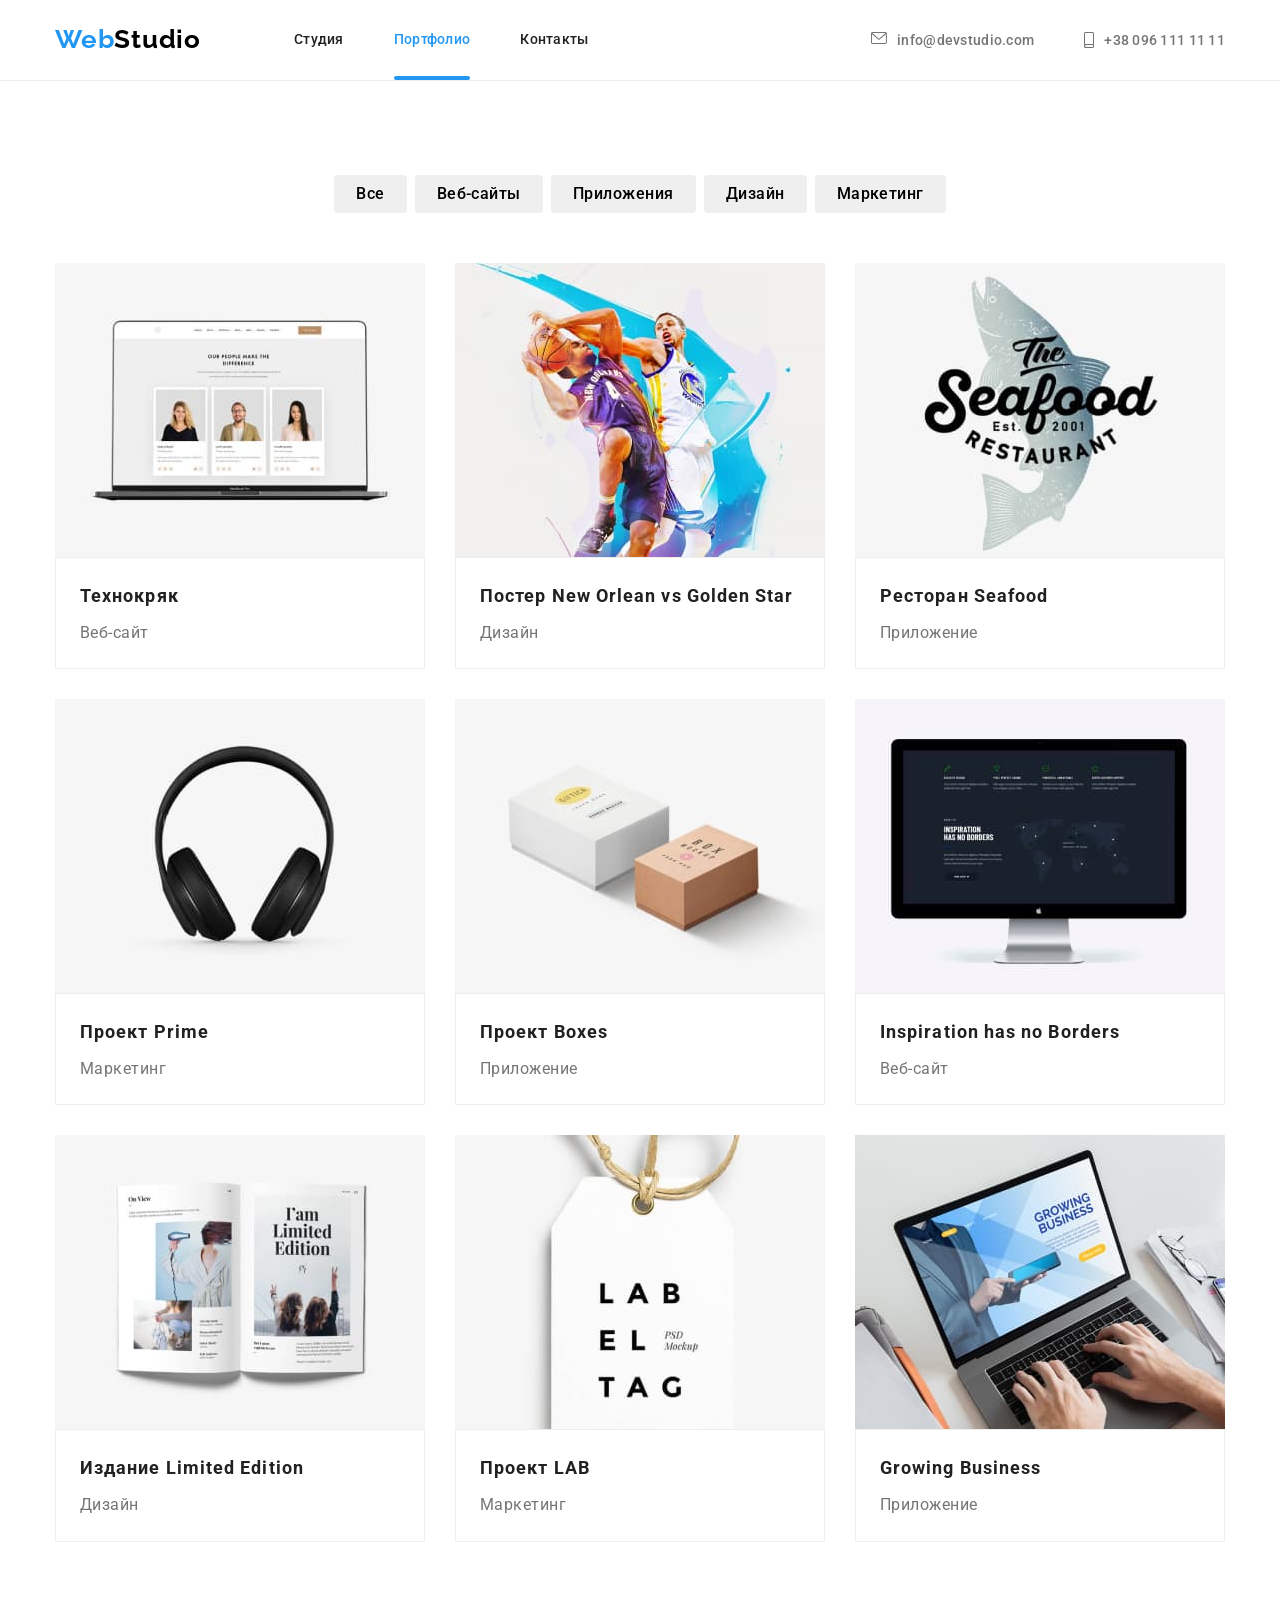
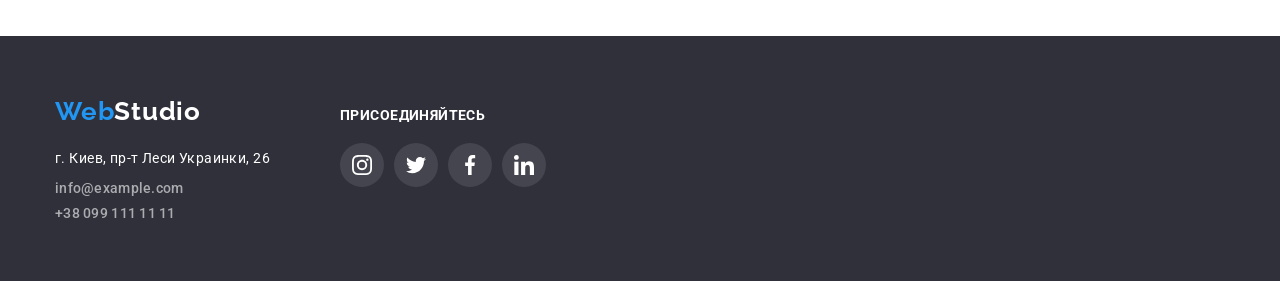
==== portfolio.html @ ffed4ae8 "new hw repo" ====
<!DOCTYPE html>
<html lang="en">
<head>
    <meta charset="UTF-8">
    <meta name="viewport" content="width=device-width, initial-scale=1.0">
    <link rel="preconnect" href="https://fonts.gstatic.com">
    <link href="https://fonts.googleapis.com/css2?family=Raleway:wght@700&family=Roboto:wght@400;500;700;900&display=swap" rel="stylesheet">
    <link rel="stylesheet" href="https://cdnjs.cloudflare.com/ajax/libs/modern-normalize/1.0.0/modern-normalize.min.css" integrity="sha512-ISS7cAi1PEhQ8jnbJpJZMd29NlhNj4AWYyLOSp2CE/CsHxTCu+r+t0D2yoJudVrd0/8fTVPUVDzY5Tvli75u/g==" crossorigin="anonymous" />
    <link rel="stylesheet" href="./css/styles.css">
    <title>Document</title>
</head>
<body>
    <header class="header-portfolio">
        <div class="container main-nav">
            <nav class="site-nav">
                <a href="" class="logo">Web<span>Studio</span></a>
                <ul class="site-nav-list">
                    <li class="site-nav-item">
                        <a href="./index.html" class="link">Студия</a>
                    </li>
                    <li class="site-nav-item">
                        <a href="./portfolio.html" class="link current">Портфолио</a>
                    </li>
                    <li class="site-nav-item">
                        <a href="" class="link">Контакты</a>
                    </li>
                </ul>
            </nav>
            <address class="address-header">
                <ul class="address-list">
                    <li class="item">
                        <a href="mailto:info@devstudio.com" class="link">
                            <svg class="icon-envelope" width="16" height="12">
                                <use href="./images/symbol-defs.svg#icon-envelope-hover"></use>
                            </svg>
                            info@devstudio.com
                        </a>
                    </li>
                    <li class="item">
                        <a href="tel:+380961111111" class="link">
                            <svg class="icon-smartphone" width="10" height="16">
                                <use href="./images/symbol-defs.svg#icon-smartphone"></use>
                            </svg>
                            +38 096 111 11 11
                        </a>
                    </li>
                </ul>
            </address>
        </div>
    </header>
    <main>
        <section class="portfolio">
            <h1 class="visually-hidden">Наши проекты</h1>   
            <ul class="button-list container">
                <li class="button-item">
                    <button type="button" class="link-button">Все</button>
                </li>
                <li class="button-item">
                    <button type="button" class="link-button">Веб-сайты</button>
                </li>
                <li class="button-item">
                    <button type="button" class="link-button">Приложения</button>
                </li>
                <li class="button-item">
                    <button type="button" class="link-button">Дизайн</button>
                </li>
                <li class="button-item">
                    <button type="button" class="link-button">Маркетинг</button>
                </li>
            </ul>
            <ul class="projects-list container">
                <li class="project-element">
                    <a href="" class="project-link">
                        <div class="project thumb">
                            <img src="./images/portfolioimg/img.jpg" alt="технокряк" width="370">
                            <div class="project-overlay">
                                <p>Lorem ipsum dolor sit amet, consectetur adipisicing elit. Temporibus et sequi dolorem sapiente explicabo atque id quas aut? Possimus eos ad animi, similique eaque a eius excepturi quaerat nemo ab?</p>
                            </div>
                        </div>
                        <div class="project-item">
                            <h2 class="project-title">Технокряк</h2>
                            <p class="project-type">Веб-сайт</p>
                        </div>
                    </a>
                </li>
                <li class="project-element">
                    <a href="" class="project-link">
                        <div class="project thumb">
                            <img src="./images/portfolioimg/poster.jpg" alt="постер" width="370">
                            <div class="project-overlay">
                                <p>Lorem ipsum dolor sit amet, consectetur adipisicing elit. Temporibus et sequi dolorem sapiente explicabo atque id quas aut? Possimus eos ad animi, similique eaque a eius excepturi quaerat nemo ab?</p>
                            </div>
                        </div>
                        <div class="project-item">
                            <h2 class="project-title">Постер New Orlean vs Golden Star</h2>
                            <p class="project-type">Дизайн</p>
                        </div>
                    </a>
                </li>
                <li class="project-element">
                    <a href="" class="project-link">
                        <div class="project thumb">
                            <img src="./images/portfolioimg/restoran.jpg" alt="ресторан" width="370">
                            <div class="project-overlay">
                                <p>Lorem ipsum dolor sit amet, consectetur adipisicing elit. Temporibus et sequi dolorem sapiente explicabo atque id quas aut? Possimus eos ad animi, similique eaque a eius excepturi quaerat nemo ab?</p>
                            </div>
                        </div>
                        <div class="project-item">
                            <h2 class="project-title">Ресторан Seafood</h2>
                            <p class="project-type">Приложение</p>
                        </div>
                    </a>
                </li>
                <li class="project-element">
                    <a href="" class="project-link">
                        <div class="project thumb">
                            <img src="./images/portfolioimg/prime.jpg" alt="проект прайм" width="370">
                            <div class="project-overlay">
                                <p>Lorem ipsum dolor sit amet, consectetur adipisicing elit. Temporibus et sequi dolorem sapiente explicabo atque id quas aut? Possimus eos ad animi, similique eaque a eius excepturi quaerat nemo ab?</p>
                            </div>
                        </div>
                        <div class="project-item">
                            <h2 class="project-title">Проект Prime</h2>
                            <p class="project-type">Маркетинг</p>
                        </div>
                    </a>
                </li>
                <li class="project-element">
                    <a href="" class="project-link">
                        <div class="project thumb">
                            <img src="./images/portfolioimg/boxes.jpg" alt="проект боксы" width="370">
                            <div class="project-overlay">
                                <p>Lorem ipsum dolor sit amet, consectetur adipisicing elit. Temporibus et sequi dolorem sapiente explicabo atque id quas aut? Possimus eos ad animi, similique eaque a eius excepturi quaerat nemo ab?</p>
                            </div>
                        </div>
                        <div class="project-item">
                            <h2 class="project-title">Проект Boxes</h2>
                            <p class="project-type">Приложение</p>
                        </div>
                    </a>
                </li>
                <li class="project-element">
                    <a href="" class="project-link">
                        <div class="project thumb">
                            <img src="./images/portfolioimg/insp.jpg" alt="фото" width="370">
                            <div class="project-overlay">
                                <p>Lorem ipsum dolor sit amet, consectetur adipisicing elit. Temporibus et sequi dolorem sapiente explicabo atque id quas aut? Possimus eos ad animi, similique eaque a eius excepturi quaerat nemo ab?</p>
                            </div>
                        </div>
                        <div class="project-item">
                            <h2 class="project-title">Inspiration has no Borders</h2>
                            <p class="project-type">Веб-сайт</p>
                        </div>
                    </a>
                </li>
                <li class="project-element">
                    <a href="" class="project-link">
                        <div class="project thumb">
                            <img src="./images/portfolioimg/edition.jpg" alt="издание" width="370">
                            <div class="project-overlay">
                                <p>Lorem ipsum dolor sit amet, consectetur adipisicing elit. Temporibus et sequi dolorem sapiente explicabo atque id quas aut? Possimus eos ad animi, similique eaque a eius excepturi quaerat nemo ab?</p>
                            </div>
                        </div>
                        <div class="project-item">
                            <h2 class="project-title">Издание Limited Edition</h2>
                            <p class="project-type">Дизайн</p>
                        </div>
                    </a>
                </li>
                <li class="project-element">
                    <a href="" class="project-link">
                        <div class="project thumb">
                            <img src="./images/portfolioimg/proekt.jpg" alt="лаб" width="370">
                            <div class="project-overlay">
                                <p>Lorem ipsum dolor sit amet, consectetur adipisicing elit. Temporibus et sequi dolorem sapiente explicabo atque id quas aut? Possimus eos ad animi, similique eaque a eius excepturi quaerat nemo ab?</p>
                            </div>
                        </div>
                        <div class="project-item">
                            <h2 class="project-title">Проект LAB</h2>
                            <p class="project-type">Маркетинг</p>
                        </div>
                    </a>
                </li>
                <li class="project-element">
                    <a href="" class="project-link">
                        <div class="project thumb">
                            <img src="./images/portfolioimg/growing.jpg" alt="бизнес" width="370">
                            <div class="project-overlay">
                                <p>Lorem ipsum dolor sit amet, consectetur adipisicing elit. Temporibus et sequi dolorem sapiente explicabo atque id quas aut? Possimus eos ad animi, similique eaque a eius excepturi quaerat nemo ab?</p>
                            </div>
                        </div>
                        <div class="project-item">
                            <h2 class="project-title">Growing Business</h2>
                            <p class="project-type">Приложение</p>
                        </div>
                    </a>
                </li>
            </ul>
        </section>
    </main>
    <footer class="bottom">
        <div class="container">
            <div class="footer-adrs">
                <a href="./index.html" class="logo">Web<span>Studio</span></a>
                <address class="adrs-list">
                    <p class="adrs-item">г. Киев, пр-т Леси Украинки, 26</p>
                    <a href="mailto:info@example.com" class="adrs-link adrs-item">info@example.com</a>
                    <a href="tel:+380991111111" class="adrs-link adrs-item">+38 099 111 11 11</a>
                </address>
            </div>
            <div class="footer-links">
                <p>присоединяйтесь</p>
                <ul class="footer-list">
                    <li class="footer-item">
                        <a href="" class="link">
                            <svg class="footer-icon" width="20" height="20">
                                <use href="./images/symbol-defs.svg#icon-instagram-2"></use>
                            </svg>
                        </a>
                    </li>
                    <li class="footer-item">
                        <a href="" class="link">
                            <svg class="footer-icon" width="20" height="20">
                                <use href="./images/symbol-defs.svg#icon-twitter-1"></use>
                            </svg>
                        </a>
                    </li>
                    <li class="footer-item">
                        <a href="" class="link">
                            <svg class="footer-icon" width="20" height="20">
                                <use href="./images/symbol-defs.svg#icon-facebook-1"></use>
                            </svg>
                        </a>
                    </li>
                    <li class="footer-item">
                        <a href="" class="link">
                            <svg class="footer-icon" width="20" height="20">
                                <use href="./images/symbol-defs.svg#icon-linkedin-1"></use>
                            </svg>
                        </a>
                    </li>
                </ul>
            </div>
        </div>
    </footer>
    
</body>
</html>
---- css/styles.css ----
/* основной цвет #212121 */

/* вторичный цвет #757575 */

/* белый цвет #FFFFFF */

/* черный цвет #000000 */

/* акцент #2196F3 */

/* адресс в футере rgba(255, 255, 255, 0.6) */

/* бекграунд футера и героя #2F303A */

/* вторичный бекграунд #F5F4FA */

:root {
    --primary-text-color: #212121;
    --secondary-text-color: #757575;
    --accent-color: #2196F3;
    --background-footer: #2F303A;
    --secondary-background: #F5F4FA;
    --white-color: #fff;
    --black-color: #000;
    --footer-address-color: rgba(255, 255, 255, 0.6);
    --icon-color: #AFB1B8;
    --icon-background: rgba(255, 255, 255, 0.1);
    --timing-function: cubic-bezier(0.4, 0, 0.2, 1);
}

body {
    background: var(--white-color);
    color: var(--primary-text-color);
    font-family: 'Roboto', sans-serif;
}

a {
    text-decoration: none;
}

ul {
    margin: 0;
    padding: 0;
    list-style: none;
}

img {
    display: block;
    min-width: 100%;
    height: auto;
}

.link {
    display: flex;
}

.visually-hidden {
    position: absolute;
    width: 1px;
    height: 1px;
    margin: -1px;
    border: 0;
    padding: 0;
    clip: rect(0 0 0 0);
    overflow: hidden;
}

.container {
    margin-left: auto;
    margin-right: auto;
    padding-left: 15px;
    padding-right: 15px;
    width: 1200px;
    /* outline: 2px solid red; */
}


/* СТУДИЯ */
/* Header */
.logo {
    color: #2196F3;
    font-family: 'Raleway', sans-serif;
    font-weight: 700;
    font-size: 26px;
    line-height: 1.2;
    letter-spacing: 0.03em;
}

.logo span {
    color: var(--black-color);
}

.main-nav,
.site-nav {
    display: flex;
    align-items: center;
}

.site-nav-list {
    margin-left: 93px;
}

.site-nav .link {
    color: var(--primary-text-color);
    transition: color 250ms var(--timing-function);
}


.site-nav-item:not(:last-child) {
    margin-right: 50px;
}

.site-nav-list {
    display: flex;
    margin-left: 93px;
    font-weight: 500;
    font-size: 14px;
    line-height: 1.14;
    letter-spacing: 0.02em;
}

.site-nav-list .link {
    display: block;
    padding-top: 32px;
    padding-bottom: 32px;
    /* outline: 2px solid red; */
}

.link.current {
    position: relative;
}

.link.current::after {
    content: "";
    position: absolute;
    left: 0;
    bottom: 0;
    display: block;
    width: 100%;
    height: 4px;
    background-color: var(--accent-color);
    border-radius: 2px;
}

.site-nav-list .link.current,
.site-nav-list .link:hover,
.site-nav-list .link:focus {
    color: var(--accent-color);
}

.address-header,
.address-list {
    margin-left: auto;
    display: flex;
}

.address-list {
    /* margin-left: 331px; */
    padding-left: 0;
}

.address-list .item + .item {
    margin-left: 50px;
}

.address-list .link {
    color: var(--secondary-text-color);
    font-style: normal;
    font-weight: 500;
    font-size: 14px;
    line-height: 16px;
    letter-spacing: 0.02em;
    transition: color 250ms var(--timing-function);
}

.address-list .link:hover,
.address-list .link:focus {
    color: var(--accent-color);
}



.icon-envelope,
.icon-smartphone {
    fill: currentColor;
    margin-right: 10px;
}



/* Hero */
.page-hero {
    margin: 0 auto;
    max-width: 1600px;
    background: var(--black-color);
    background-image: linear-gradient(to right, rgba(47, 48, 58, 0.4), rgba(47, 48, 58, 0.4)), url(../images/indeximg/hero_img.jpg);
    background-repeat: no-repeat;
    background-size: cover;
    text-align: center;
}
.hero {
    padding: 200px 0;
}
.hero-title {
    margin: 0;
    color: var(--white-color);
    font-weight: 900;
    font-size: 44px;
    line-height: 1.36;
    letter-spacing: 0.06em;
    text-transform: uppercase;
}
.hero-link {
    display: inline-block;
    margin-top: 30px;
    padding: 10px 32px;
    border: 0;
    border-radius: 4px;
    color: var(--white-color);
    background: var(--accent-color);
    font-weight: 700;
    font-size: 16px;
    line-height: 1.9;
    letter-spacing: 0.06em;
    cursor: pointer;
}

/* Features */
.features {
    padding-top: 94px;
    padding-bottom: 94px;
}

.features-list {
    display: flex;
}
    
.features-item {
    width: 270px;
}
.features-icon {
    display: flex;
    justify-content: center;
    align-items: center;
    width: 270px;
    height: 120px;
    margin-bottom: 30px;
    background: var(--secondary-background);
}

.features-item:not(:last-child) {
    margin-right: 30px;
}

.features-list h3 {
    margin-top: 0;
    margin-bottom: 10px;
    font-weight: 700;
    font-size: 14px;
    line-height: 1.14;
    letter-spacing: 0.03em;
    text-transform: uppercase;
}

.features-list p {
    margin-top: 0;
    margin-bottom: 0;
    color: var(--secondary-text-color);
    font-weight: 400;
    font-size: 14px;
    line-height: 1.7;
    letter-spacing: 0.03em;
}

/* Works */
.works {
padding-bottom: 94px;
}

.works-title {
    margin-top: 0;
    margin-bottom: 50px;
    font-weight: 700;
    font-size: 36px;
    line-height: 1.17;
    text-align: center;
    letter-spacing: 0.03em;
}

.works-list {
    display: flex;
}

.work.thumb {
    position: relative;
}

.work-meta {
    position: absolute;
    left: 0;
    bottom: 0;
    width: 100%;
    height: 70px;
    padding: 27px 80px;
    background: rgba(47, 48, 58, 0.8);
}

.work-meta p {
    margin: 0px;
    font-weight: 700;
    font-size: 14px;
    line-height: 1.14;
    text-align: center;
    letter-spacing: 0.03em;
    text-transform: uppercase;
    color: var(--white-color);
}

.work-item:not(:last-child) {
    margin-right: 30px;
}

/* Team */
.team {
    padding-top: 94px;
    padding-bottom: 94px;
    background: var(--secondary-background);
}

.team-title {
    margin-top: 0;
    margin-bottom: 50px;
    font-weight: 700;
    font-size: 36px;
    line-height: 1.17;
    text-align: center;
    letter-spacing: 0.03em;
}
.team-item {
    width: 270px;
    background: var(--white-color);
    box-shadow: 0px 1px 3px rgba(0, 0, 0, 0.12), 0px 1px 1px rgba(0, 0, 0, 0.14), 0px 2px 1px rgba(0, 0, 0, 0.2);
    border-radius: 0px 0px 4px 4px;
}

.team-item:not(:last-child) {
    margin-right: 30px;
}

.team-list{
    display: flex;  
}

.team-name {
padding: 30px 15px;

}

.team-name h3 {
    margin-top: 0;
    margin-bottom: 10px;
    font-weight: 500;
    font-size: 16px;
    line-height: 1.2;
    letter-spacing: 0.03em;
    text-align: center;
}

.team-name p {
    margin-top: 0px;
    margin-bottom: 16px;
    color: var(--secondary-text-color);
    font-weight: 400;
    font-size: 16px;
    line-height: 19px;
    letter-spacing: 0.03em;
    text-align: center;
}

.social-list {
    display: flex;
    justify-content: center;
}

.social-item:not(:last-child) {
    margin-right: 10px;
}

.social-item .link {
    justify-content: center;
    align-items: center;
    width: 44px;
    height: 44px;
    background: var(--white-color);
    border-radius: 50%;
    color: var(--icon-color);
    transition: color 250ms var(--timing-function), background 250ms var(--timing-function) ;
}

.social-list .link:hover,
.social-list .link:focus {
    background: var(--accent-color);
    color: var(--white-color);
}

.social-icon {
    fill: currentColor;
}

/* Clients */
.clients {
    padding-top: 94px;
    padding-bottom: 94px;
}

.clients-title {
    margin-top: 0;
    margin-bottom: 50px;
    font-style: 700;
    font-weight: bold;
    font-size: 36px;
    line-height: 1.16;
    text-align: center;
    letter-spacing: 0.03em;
}

.clients-list {
    display: flex;
}

.clients-item {
    width: 170px;
}

.clients-item:not(:last-child) {
    margin-right: 30px;
}

.clients-link {
    display: flex;
    justify-content: center;
    align-items: center;
    width: 100%;
    height: 90px;
    color: var(--icon-color);
    border: 1px solid rgba(175, 177, 184, 1);
    border-radius: 4px;
    transition: color 250ms var(--timing-function), border 250ms var(--timing-function);
}

.clients-link:hover,
.clients-link:focus {
    border: 1px solid var(--accent-color);
    color: var(--accent-color);
}

.clients-icon {
    fill: currentColor;
}


 /*Footer  */
 .bottom {
    background: var(--background-footer);
    padding-top: 60px;
    padding-bottom: 60px;
 }
 .bottom .container {
     display: flex;
     align-items: baseline;
 }

 .footer-adrs{
     margin-right: 70px;
 }

 .bottom span {
    color: var(--white-color);
 }

 .adrs-list {
    display: flex;
    flex-direction: column;
    margin-top: 20px;
 }

 .adrs-list p {
    margin-top: 0;
    margin-bottom: 0;
    color: var(--white-color);
    font-style: normal;
    font-weight: 400;
    font-size: 14px;
    line-height: 1.7;    
    letter-spacing: 0.03em;    
 }

 .adrs-link {
    color: var(--footer-address-color);
    font-style: normal;
    font-weight: 500;
    font-size: 14px;
    line-height: 16px;
    letter-spacing: 0.02em;
    transition: color 250ms var(--timing-function);
}

.adrs-link:hover,
.adrs-link:focus {
    color: var(--accent-color);
}

.adrs-item:not(:first-child) {
    margin-top: 9px;
}

.footer-links {
    margin-right: 93px;
}

.footer-links p {
    margin-top: 0;
    margin-bottom: 20px;
    font-style: 700;
    font-weight: bold;
    font-size: 14px;
    line-height: 16px;
    letter-spacing: 0.03em;
    text-transform: uppercase;
    color: var(--white-color)
}

.footer-list {
    display: flex;
}

.footer-item .link {
    justify-content: center;
    align-items: center;
    width: 44px;
    height: 44px;
    background: var(--icon-background);
    border-radius: 50%;
    color: var(--white-color);
    transition: background 250ms var(--timing-function);
}

.footer-item:not(:last-child) {
    margin-right: 10px;
}

.footer-item .link:hover {
    background: var(--accent-color);
}

.footer-icon {
    fill: currentColor;
}

.footer-form {
}

.footer-form p {
    margin-top: 0;
    margin-bottom: 20px;
    font-weight: 700;
    font-size: 14px;
    line-height: 16px;
    letter-spacing: 0.03em;
    text-transform: uppercase;
    color: var(--white-color)
}

.footer-input {
    margin-right: 12px;
    padding: 15px;
    width: 358px;
    height: 50px;
    background-color: transparent;
    border: 1px solid rgba(255, 255, 255, 0.3);;
    border-radius: 4px;
}

.form-button {
    display: inline-block;
    padding: 10px 28px;
    width: 200px;
    height: 50px;
    background-color: var(--accent-color);
    color: var(--white-color);
    border: none;
    border-radius: 4px;
    font-weight: 700;
    font-size: 16px;
    line-height: 1.87;
    /* text-align: center; */
    letter-spacing: 0.06em;
}

/* .form-button::after {
    content: "";
    display: inline-block;
    margin-left: 10px;
    width: 24px;
    height: 24px;
    background: url(/images/icon-send.svg); */


/* ПОРТФОЛИО */
.header-portfolio {
    border-bottom: 1px solid rgba(236, 236, 236, 1);
}

.portfolio {
    padding-top: 94px;
    padding-bottom: 94px;
}

.button-list {
    display: flex;
    justify-content: center;
    margin-bottom: 50px;
}

.button-item:not(:last-child){
    margin-right: 8px;
}

.link-button {
    padding: 6px 22px;
    border: 0px;
    border-radius: 4px;
    font-family: inherit;
    font-weight: 500;
    font-size: 16px;
    line-height: 1.6;
    text-align: center;
    letter-spacing: 0.03em;
    transition: color 250ms var(--timing-function), background 250ms var(--timing-function), box-shadow 250ms var(--timing-function);
}

.link-button:hover,
.link-button:focus {
    background: var(--accent-color);
    color: var(--white-color);
    box-shadow: 0px 3px 1px rgba(0, 0, 0, 0.1), 0px 1px 2px rgba(0, 0, 0, 0.08), 0px 2px 2px rgba(0, 0, 0, 0.12);
}

.projects-list {
    display: flex;
    flex-wrap: wrap;
}

.project-element {
    width: calc((100% - 60px) / 3);
    margin-right: 30px;
    margin-bottom: 30px;
    
}

.project-element:nth-child(3n) {
    margin-right: 0;
}
.project-element:nth-last-child(-n + 3) {
    margin-bottom: 0;
}

.project-link {
    display: block;
}

.project-link:hover {
    box-shadow: 0px 1px 1px rgba(0, 0, 0, 0.12), 0px 4px 4px rgba(0, 0, 0, 0.06), 1px 4px 6px rgba(0, 0, 0, 0.16);
}

.project.thumb {
    position: relative;
    overflow: hidden;
}

.project-overlay {
    position: absolute;
    top: 0;
    left: 0;
    width: 100%;
    height: 100%;
    padding: 63px 24px;
    display: block;
    background: rgba(33, 150, 243, 0.9);
    transform: translateY(100%);
    transition: transform 250ms var(--timing-function);
}

.project-element:hover .project-overlay {
    transform: translateY(0);
}

.project-overlay p {
    margin: 0;
    font-weight: 400;
    font-size: 18px;
    line-height: 1.56;
    letter-spacing: 0.03em;
    color: var(--white-color);
    }

.project-item {
    padding: 20px 24px;
    border: 1px solid #EEEEEE;
}

.project-title {
    margin-top: 0;
    margin-bottom: 4px;
    color: var(--primary-text-color);
    font-weight: 700;
    font-size: 18px;
    line-height: 2;
    letter-spacing: 0.06em;
}

.project-type {
    margin-top: 0;
    margin-bottom: 0;
    color: var(--secondary-text-color);
    font-weight: 400;
    font-size: 16px;
    line-height: 1.9;
    letter-spacing: 0.03em;
}

.backdrop {
    position: fixed;
    top: 0;
    left: 0;
    width: 100%;
    height: 100%;
    background-color: rgba(0, 0, 0, 0.2);
    opacity: 1;
    visibility: visible;
    transition: opacity 250ms var(--timing-function);
}

.backdrop.is-hidden {
    opacity: 0;
    visibility: hidden;
    pointer-events: none;
}

.backdrop.is-hidden .modal {
    transform: translate( -50%, -50%) scale(0.9);
}

.modal {
    position: absolute;
    top: 50%;
    left: 50%;
    transform: translate(-50%, -50%) scale(1);
    width: 530px;
    height: 580px;
    background-color: var(--white-color);
    box-shadow: 0px 1px 3px rgba(0, 0, 0, 0.12), 0px 1px 1px rgba(0, 0, 0, 0.14), 0px 2px 1px rgba(0, 0, 0, 0.2);
    border-radius: 4px;
    transition: transform 250ms var(--timing-function);
    }
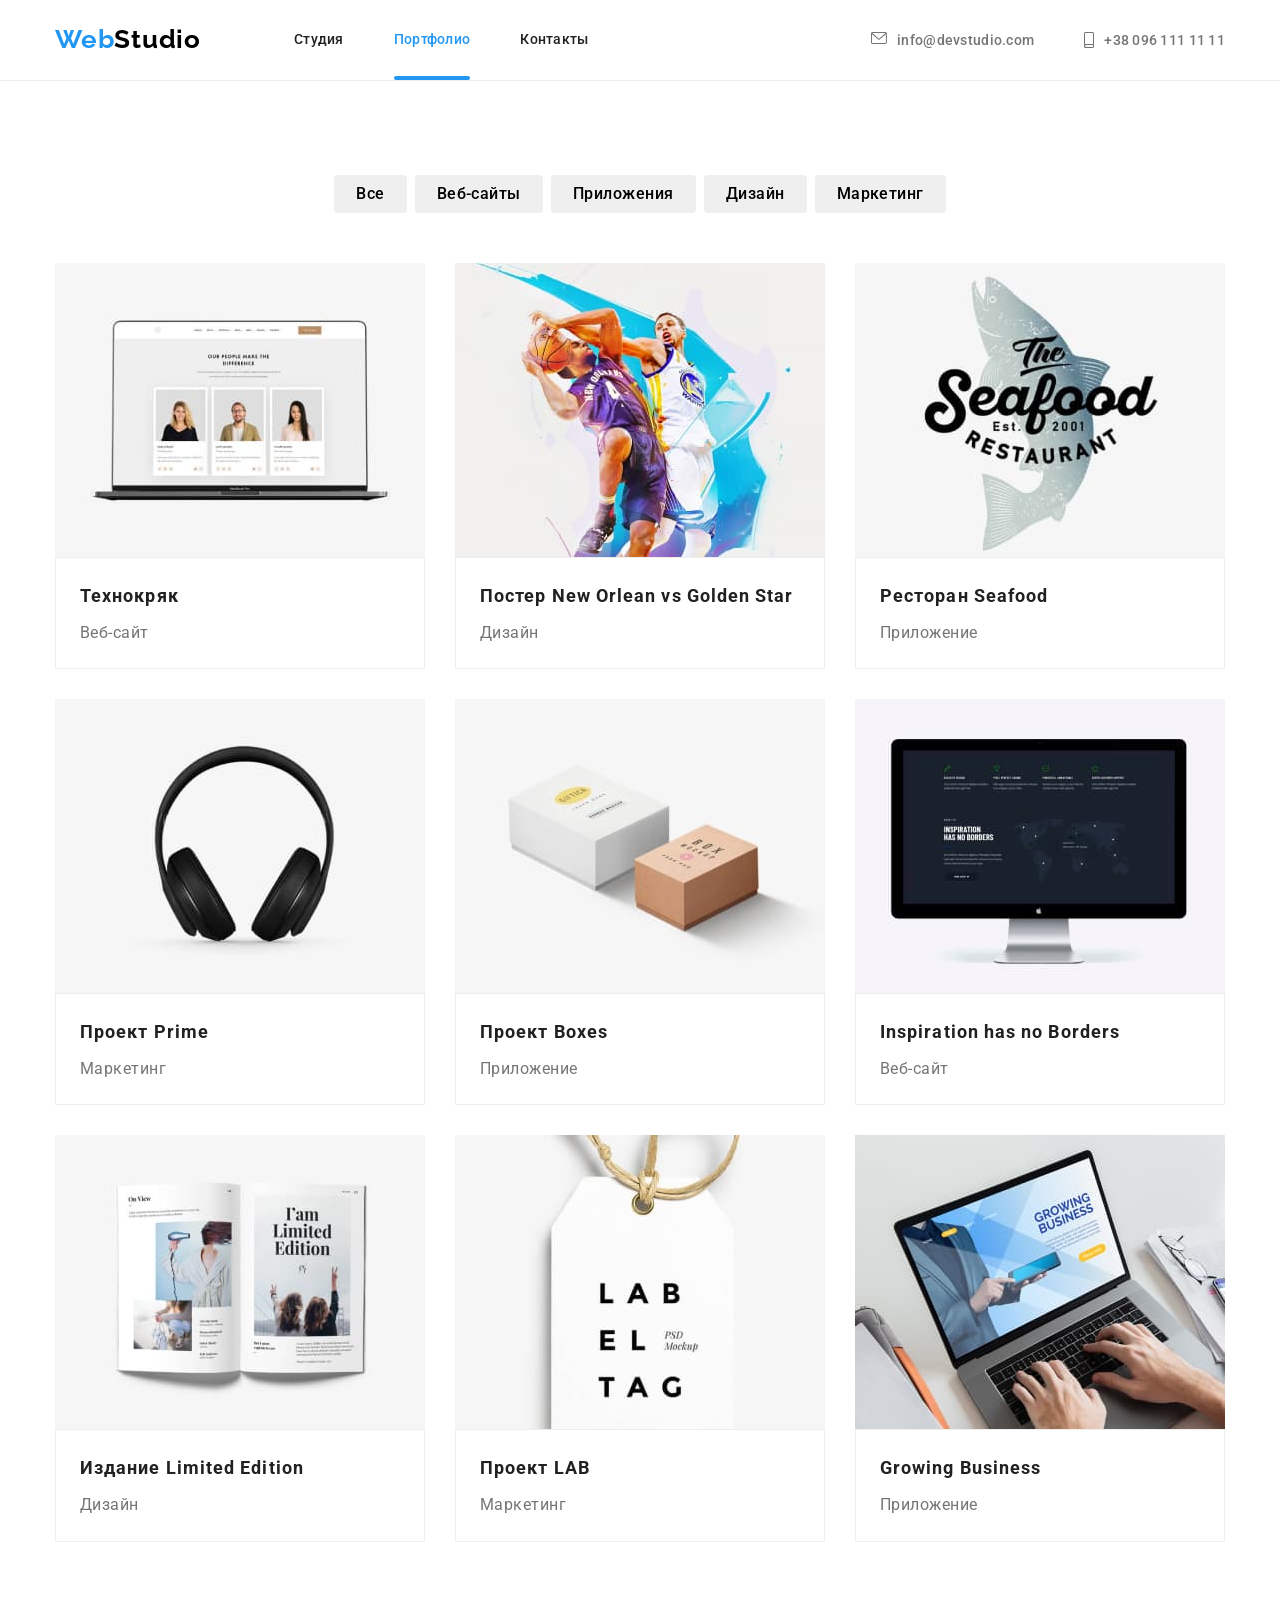
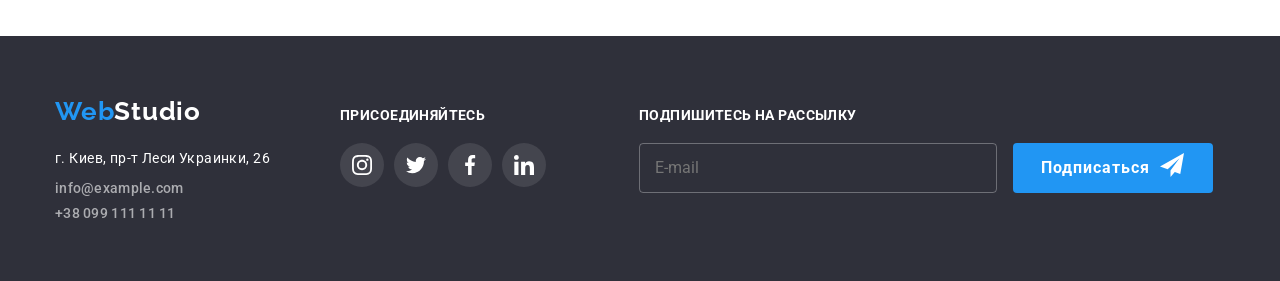
==== commit 67160135: "finished modal form" ====
--- a/portfolio.html
+++ b/portfolio.html
@@ -241,6 +241,13 @@
                     </li>
                 </ul>
             </div>
+            <div class="footer-form">
+                <p>Подпишитесь на рассылку</p>
+                <form action="#">
+                    <input class="footer-input" type="email" name="mail" placeholder="E-mail">
+                    <button type="submit" class="form-button">Подписаться</button>
+                </form>
+            </div>
         </div>
     </footer>
     
--- a/css/styles.css
+++ b/css/styles.css
@@ -18,6 +18,7 @@
     --primary-text-color: #212121;
     --secondary-text-color: #757575;
     --accent-color: #2196F3;
+    --secondary-accent-color: #188CE8;
     --background-footer: #2F303A;
     --secondary-background: #F5F4FA;
     --white-color: #fff;
@@ -178,14 +179,11 @@
     color: var(--accent-color);
 }
 
-
-
 .icon-envelope,
 .icon-smartphone {
     fill: currentColor;
     margin-right: 10px;
 }
-
 
 
 /* Hero */
@@ -198,9 +196,11 @@
     background-size: cover;
     text-align: center;
 }
+
 .hero {
     padding: 200px 0;
 }
+
 .hero-title {
     margin: 0;
     color: var(--white-color);
@@ -210,6 +210,7 @@
     letter-spacing: 0.06em;
     text-transform: uppercase;
 }
+
 .hero-link {
     display: inline-block;
     margin-top: 30px;
@@ -223,6 +224,11 @@
     line-height: 1.9;
     letter-spacing: 0.06em;
     cursor: pointer;
+    transition: background 250ms var(--timing-function);
+}
+
+.hero-link:hover {
+    background: var(--secondary-accent-color);
 }
 
 /* Features */
@@ -557,8 +563,6 @@
     fill: currentColor;
 }
 
-.footer-form {
-}
 
 .footer-form p {
     margin-top: 0;
@@ -579,31 +583,40 @@
     background-color: transparent;
     border: 1px solid rgba(255, 255, 255, 0.3);;
     border-radius: 4px;
+    outline: none;
 }
 
 .form-button {
-    display: inline-block;
+    display: inline-flex;
     padding: 10px 28px;
     width: 200px;
     height: 50px;
-    background-color: var(--accent-color);
+    background: var(--accent-color);
     color: var(--white-color);
     border: none;
     border-radius: 4px;
     font-weight: 700;
     font-size: 16px;
     line-height: 1.87;
-    /* text-align: center; */
+    text-align: center;
     letter-spacing: 0.06em;
-}
-
-/* .form-button::after {
+    cursor: pointer;
+    transition: background 250ms var(--timing-function);
+}
+
+.form-button:hover {
+    background: var(--secondary-accent-color);
+}
+
+.form-button::after {
     content: "";
     display: inline-block;
     margin-left: 10px;
     width: 24px;
     height: 24px;
-    background: url(/images/icon-send.svg); */
+    background: url(../images/icon-send.svg);
+    background-size: contain;
+}
 
 
 /* ПОРТФОЛИО */
@@ -758,8 +771,176 @@
     transform: translate(-50%, -50%) scale(1);
     width: 530px;
     height: 580px;
+    padding: 40px;
     background-color: var(--white-color);
     box-shadow: 0px 1px 3px rgba(0, 0, 0, 0.12), 0px 1px 1px rgba(0, 0, 0, 0.14), 0px 2px 1px rgba(0, 0, 0, 0.2);
     border-radius: 4px;
     transition: transform 250ms var(--timing-function);
-    }+}
+
+.btn-modal {
+    position: absolute;
+    top: 8px;
+    right: 8px;
+    display: inline-block;
+    padding: 0;
+    width: 30px;
+    height: 30px;
+    color: var(--black-color);
+    background: var(--white-color);
+    border: 1px solid rgba(0, 0, 0, 0.1);
+    border-radius: 50%;
+    transition: color 250ms var(--timing-function );
+}
+
+
+.btn-modal:hover {
+    color: var(--accent-color);
+}
+
+
+.button-icon {
+   display: flex;
+   justify-content: center;
+   align-items: center;
+   width: 100%;
+   height: 100%;
+}
+
+
+.btn-icon {
+    fill: currentColor;
+}
+
+.modal-title {
+    margin-top: 0;
+    margin-bottom: 12px;
+    font-weight: 700;
+    font-size: 20px;
+    line-height: 1.15;
+    text-align: center;
+    letter-spacing: 0.03em;
+}
+
+.form-field {
+    position: relative;
+    display: flex;
+    flex-direction: column;
+    margin-bottom: 10px;
+    color: var(--black-color)
+}
+
+.form-lable {
+    margin-bottom: 4px;
+    font-weight: 400;
+    font-size: 12px;
+    line-height: 1.17;
+    letter-spacing: 0.01em;
+    color: var(--secondary-text-color);
+}
+
+.form-input {
+    padding-left: 40px;
+    height: 40px;
+    border: 1px solid rgba(33, 33, 33, 0.2);
+    border-radius: 4px;
+}
+
+.form-input:focus-within {
+    border: 1px solid var(--accent-color);
+    outline: none;
+}
+
+.form-icon {
+    position: absolute;
+    top: 50%;
+    left: 12px;
+    fill: currentColor;
+}
+
+.form-field:focus-within .form-icon {
+    color: var(--accent-color);
+}
+
+.form-comment {
+    padding: 12px;
+    height: 120px;
+    border: 1px solid rgba(33, 33, 33, 0.2);
+    border-radius: 4px;
+    resize: none;
+}
+
+.form-comment:focus-within {
+    border: 1px solid var(--accent-color);
+    outline: none;
+}
+
+.form-comment::placeholder {
+    font-weight: 400;
+    font-size: 12px;
+    line-height: 14px;
+    letter-spacing: 0.01em;
+    color: rgba(117, 117, 117, 0.5);
+}
+
+.checkbox-field {
+    position: relative;
+    margin-top: 20px;
+    font-weight: 400;
+    font-size: 14px;
+    line-height: 1.7;
+    letter-spacing: 0.03em;
+    text-align: center;
+    color: var(--secondary-text-color);
+    /* outline: 2px solid red; */
+}
+
+.agreement-link {
+    color: var(--accent-color);
+    text-decoration: underline;
+}
+
+.agreement-lable::after {
+    content: "";
+    position: absolute;
+    top: 4px;
+    left: 0;
+    display: inline-block;
+    width: 16px;
+    height: 15px;
+    background-color: var(--white-color);
+    border: 2px solid var(--primary-text-color);
+    border-radius: 2px;
+}
+
+.agreement:checked + .agreement-lable::after {
+    border: 2px solid var(--accent-color);
+    background-color: var(--accent-color);
+    background-image: url(../images/icon-check.svg);
+    background-size: contain;
+    background-origin: border-box;
+}
+
+.btn-send {
+    /* display: inline-block; */
+    position: absolute;
+    left: 50%;
+    transform: translateX(-50%);
+    margin-top: 30px;
+    padding: 10px 55px;
+    border: 0;
+    border-radius: 4px;
+    color: var(--white-color);
+    background: var(--accent-color);
+    box-shadow: 0px 4px 4px rgba(0, 0, 0, 0.15);
+    font-weight: 700;
+    font-size: 16px;
+    line-height: 1.9;
+    letter-spacing: 0.06em;
+    cursor: pointer;
+    transition: background 250ms var(--timing-function);
+}
+
+.btn-send:hover {
+    background: #188CE8;
+}
